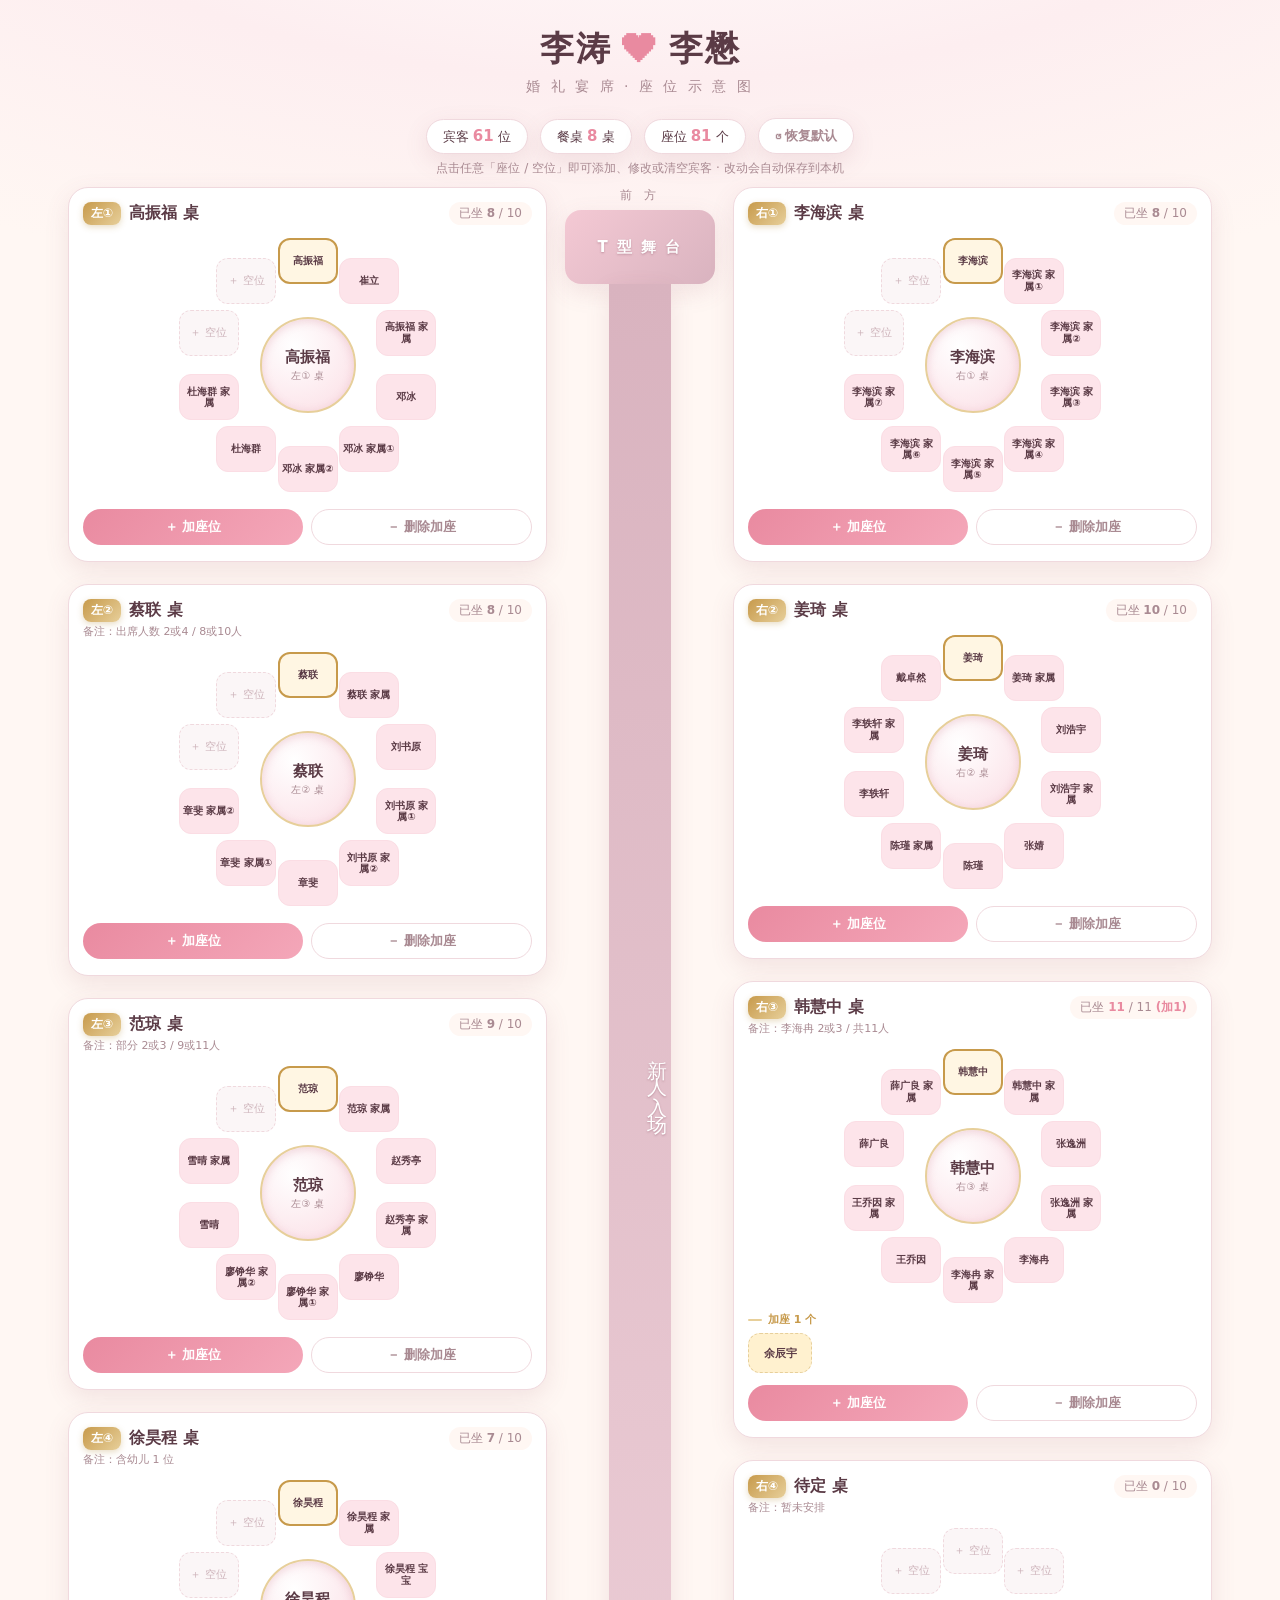
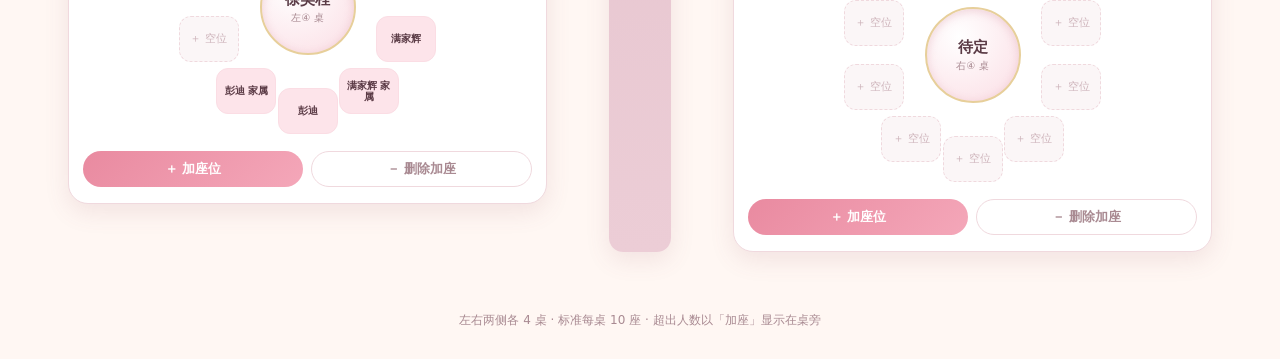
==== 婚礼座位图.html @ 96f9b897 "feat: 新增婚礼座位互动示意图（单文件网页） Co-authored-by: peterli0913 <peterli0913@users.noreply.github.com>" ====
<!DOCTYPE html>
<html lang="zh-CN">
<head>
<meta charset="UTF-8" />
<meta name="viewport" content="width=device-width, initial-scale=1.0" />
<title>李涛 ❤️ 李懋 · 婚礼座位图</title>
<style>
  :root{
    --bg1:#fff7f3; --bg2:#fdeef0; --ink:#5b3b46; --muted:#a98a92;
    --gold:#c79a4b; --gold-soft:#e7cf9a; --rose:#e98aa0; --rose-soft:#fbdde4;
    --card:#ffffff; --line:#f0d9de; --stage:#d9b3bf; --seat:#fbeef1;
    --empty:#fbf6f7; --occ:#fde4ea; --shadow:0 8px 24px rgba(150,80,100,.12);
  }
  *{box-sizing:border-box;}
  html,body{margin:0;padding:0;}
  body{
    font-family:"PingFang SC","Microsoft YaHei","Hiragino Sans GB",system-ui,sans-serif;
    color:var(--ink);
    background:
      radial-gradient(1200px 500px at 50% -10%, #ffffff 0%, var(--bg2) 55%, var(--bg1) 100%);
    min-height:100vh;
  }
  header.top{
    text-align:center; padding:26px 16px 8px;
  }
  header.top .names{
    font-family:"STKaiti","KaiTi","Songti SC",serif;
    font-size:34px; font-weight:700; letter-spacing:2px;
    color:var(--ink);
  }
  header.top .names .heart{color:var(--rose);}
  header.top .sub{ color:var(--muted); margin-top:6px; font-size:14px; letter-spacing:3px;}
  .toolbar{
    display:flex; justify-content:center; align-items:center; gap:12px;
    flex-wrap:wrap; margin:14px 0 6px;
  }
  .stat{
    background:#fff; border:1px solid var(--line); border-radius:999px;
    padding:7px 16px; font-size:13px; color:var(--ink); box-shadow:var(--shadow);
  }
  .stat b{color:var(--rose); font-size:15px;}
  .btn{
    border:none; cursor:pointer; border-radius:999px; padding:8px 16px;
    font-size:13px; font-weight:600; transition:.15s; box-shadow:var(--shadow);
  }
  .btn.ghost{background:#fff;color:var(--muted);border:1px solid var(--line);}
  .btn.ghost:hover{color:var(--rose);border-color:var(--rose-soft);}
  .hint{ text-align:center; color:var(--muted); font-size:12px; margin:2px 0 10px;}

  .hall{
    display:grid;
    grid-template-columns:1fr 150px 1fr;
    gap:18px; max-width:1180px; margin:8px auto 60px; padding:0 18px;
    align-items:start;
  }
  .col{display:flex; flex-direction:column; gap:22px;}

  /* ===== T 型舞台 ===== */
  .stage{
    position:sticky; top:14px;
    display:flex; flex-direction:column; align-items:center;
    align-self:stretch;
  }
  .stage-front{
    color:var(--muted); font-size:12px; letter-spacing:4px; margin-bottom:6px;
  }
  .stage-top{
    width:100%; height:74px; border-radius:16px;
    background:linear-gradient(135deg,#f4c9d4,#d9b3bf);
    box-shadow:var(--shadow);
    display:flex; align-items:center; justify-content:center;
    color:#fff; font-weight:700; letter-spacing:2px; font-size:15px;
    text-shadow:0 1px 2px rgba(120,60,80,.35);
  }
  .stage-stem{
    width:62px; flex:1 1 auto; min-height:340px;
    margin-top:0;
    background:linear-gradient(180deg,#d9b3bf,#eccdd6);
    border-radius:0 0 14px 14px;
    box-shadow:var(--shadow);
    display:flex; align-items:flex-start; justify-content:center;
    padding-top:14px;
    color:#fff; font-size:20px; writing-mode:vertical-rl; letter-spacing:6px;
    text-shadow:0 1px 2px rgba(120,60,80,.35);
  }

  /* ===== 桌卡片 ===== */
  .card{
    background:var(--card); border:1px solid var(--line); border-radius:20px;
    box-shadow:var(--shadow); padding:14px 14px 16px; position:relative;
  }
  .card-head{display:flex; align-items:center; gap:8px; margin-bottom:2px;}
  .badge{
    background:linear-gradient(135deg,var(--gold),var(--gold-soft));
    color:#fff; font-weight:700; font-size:12px; border-radius:8px;
    padding:3px 8px; flex:none; box-shadow:0 2px 6px rgba(180,140,60,.3);
  }
  .host{font-weight:700; font-size:16px;}
  .count{
    margin-left:auto; font-size:12px; color:var(--muted);
    background:var(--bg1); border-radius:999px; padding:3px 10px; white-space:nowrap;
  }
  .count.over b{color:var(--rose);}
  .note{font-size:11px; color:var(--muted); margin:2px 0 0;}

  .table-area{
    position:relative; width:264px; height:264px; margin:8px auto 4px;
  }
  .table-center{
    position:absolute; left:50%; top:50%; transform:translate(-50%,-50%);
    width:96px; height:96px; border-radius:50%;
    background:radial-gradient(circle at 35% 30%, #fff, var(--rose-soft));
    border:2px solid var(--gold-soft);
    display:flex; flex-direction:column; align-items:center; justify-content:center;
    color:var(--ink); box-shadow:inset 0 2px 8px rgba(200,120,140,.25);
  }
  .table-center .tc-host{font-weight:700; font-size:15px;}
  .table-center .tc-label{font-size:10px; color:var(--muted); margin-top:2px;}

  .seat{
    position:absolute; width:60px; height:46px; border-radius:12px;
    border:1.5px solid var(--line); background:var(--seat);
    font-size:10px; line-height:1.15; color:var(--ink);
    display:flex; align-items:center; justify-content:center; text-align:center;
    cursor:pointer; padding:2px 3px; overflow:hidden; transition:.12s;
  }
  .seat:hover{transform:translateY(-2px); box-shadow:0 6px 14px rgba(200,120,140,.28); border-color:var(--rose);}
  .seat.occ{background:var(--occ); border-color:var(--rose-soft); font-weight:600;}
  .seat.empty{background:var(--empty); border-style:dashed; color:#cdb3ba;}
  .seat.empty::before{content:"＋ 空位"; font-size:11px;}
  .seat.host{border:2px solid var(--gold); background:#fff6e3;}
  .seat .txt{display:-webkit-box;-webkit-line-clamp:2;-webkit-box-orient:vertical;overflow:hidden;}

  .added-wrap{margin-top:4px;}
  .added-title{font-size:11px; color:var(--gold); font-weight:700; margin:4px 0 6px; display:flex; align-items:center; gap:6px;}
  .added-title::before{content:""; width:14px; height:2px; background:var(--gold-soft); border-radius:2px;}
  .added-list{display:flex; flex-wrap:wrap; gap:8px;}
  .added-seat{
    border:1.5px dashed var(--gold-soft); background:#fffaf0; border-radius:12px;
    min-width:64px; min-height:40px; padding:4px 8px; font-size:11px; cursor:pointer;
    display:flex; align-items:center; justify-content:center; text-align:center; color:var(--ink);
    transition:.12s;
  }
  .added-seat:hover{transform:translateY(-2px); box-shadow:0 6px 14px rgba(200,160,80,.3);}
  .added-seat.occ{background:#fff1cf; font-weight:600;}
  .added-seat.empty{color:#cbb98e;}

  .actions{display:flex; gap:8px; margin-top:12px;}
  .actions .btn{flex:1; box-shadow:none;}
  .btn.add{background:linear-gradient(135deg,var(--rose),#f4a7b9); color:#fff;}
  .btn.add:hover{filter:brightness(1.05);}
  .btn.del{background:#fff; color:var(--muted); border:1px solid var(--line);}
  .btn.del:hover{color:var(--rose); border-color:var(--rose-soft);}

  /* ===== 弹窗 ===== */
  .overlay{
    position:fixed; inset:0; background:rgba(90,50,60,.35);
    display:none; align-items:center; justify-content:center; z-index:50; padding:16px;
    backdrop-filter:blur(2px);
  }
  .overlay.show{display:flex;}
  .modal{
    background:#fff; border-radius:20px; width:340px; max-width:100%;
    padding:22px; box-shadow:0 20px 50px rgba(120,60,80,.3); animation:pop .15s ease;
  }
  @keyframes pop{from{transform:scale(.94);opacity:0;}to{transform:scale(1);opacity:1;}}
  .modal h3{margin:0 0 4px; font-size:18px;}
  .modal .msub{color:var(--muted); font-size:12px; margin-bottom:14px;}
  .modal input{
    width:100%; padding:11px 12px; border:1.5px solid var(--line); border-radius:12px;
    font-size:15px; color:var(--ink); outline:none;
  }
  .modal input:focus{border-color:var(--rose);}
  .modal-btns{display:flex; gap:8px; margin-top:16px;}
  .modal-btns .btn{flex:1; box-shadow:none;}
  .btn.primary{background:linear-gradient(135deg,var(--rose),#f4a7b9); color:#fff;}
  .btn.warn{background:#fff; color:var(--muted); border:1px solid var(--line);}

  footer{text-align:center; color:var(--muted); font-size:12px; padding:0 16px 30px;}

  @media (max-width:820px){
    .hall{grid-template-columns:1fr; }
    .stage{order:-1; position:relative; top:0;}
    .stage-stem{display:none;}
    .stage-top{height:60px;}
    .table-area{width:264px;}
  }
</style>
</head>
<body>
  <header class="top">
    <div class="names">李涛 <span class="heart">❤</span> 李懋</div>
    <div class="sub">婚 礼 宴 席 · 座 位 示 意 图</div>
  </header>

  <div class="toolbar">
    <div class="stat">宾客 <b id="statGuests">0</b> 位</div>
    <div class="stat">餐桌 <b id="statTables">0</b> 桌</div>
    <div class="stat">座位 <b id="statSeats">0</b> 个</div>
    <button class="btn ghost" id="resetBtn">↺ 恢复默认</button>
  </div>
  <div class="hint">点击任意「座位 / 空位」即可添加、修改或清空宾客 · 改动会自动保存到本机</div>

  <div class="hall">
    <div class="col" id="colLeft"></div>
    <div class="stage">
      <div class="stage-front">前 方</div>
      <div class="stage-top">T 型 舞 台</div>
      <div class="stage-stem">新 人 入 场</div>
    </div>
    <div class="col" id="colRight"></div>
  </div>

  <footer>左右两侧各 4 桌 · 标准每桌 10 座 · 超出人数以「加座」显示在桌旁</footer>

  <div class="overlay" id="overlay">
    <div class="modal">
      <h3>编辑座位</h3>
      <div class="msub" id="modalSub"></div>
      <input id="seatInput" placeholder="请输入宾客姓名（留空表示空位）" />
      <div class="modal-btns">
        <button class="btn warn" id="mClear">清空座位</button>
        <button class="btn warn" id="mCancel">取消</button>
        <button class="btn primary" id="mSave">保存</button>
      </div>
    </div>
  </div>

<script>
const DEFAULT_TABLES = [
  {"host":"高振福","side":"left","order":1,"note":"","seats":["高振福","崔立","高振福 家属","邓冰","邓冰 家属①","邓冰 家属②","杜海群","杜海群 家属","",""]},
  {"host":"蔡联","side":"left","order":2,"note":"出席人数 2或4 / 8或10人","seats":["蔡联","蔡联 家属","刘书原","刘书原 家属①","刘书原 家属②","章斐","章斐 家属①","章斐 家属②","",""]},
  {"host":"范琼","side":"left","order":3,"note":"部分 2或3 / 9或11人","seats":["范琼","范琼 家属","赵秀亭","赵秀亭 家属","廖铮华","廖铮华 家属①","廖铮华 家属②","雪晴","雪晴 家属",""]},
  {"host":"徐昊程","side":"left","order":4,"note":"含幼儿 1 位","seats":["徐昊程","徐昊程 家属","徐昊程 宝宝","满家辉","满家辉 家属","彭迪","彭迪 家属","","",""]},
  {"host":"李海滨","side":"right","order":1,"note":"","seats":["李海滨","李海滨 家属①","李海滨 家属②","李海滨 家属③","李海滨 家属④","李海滨 家属⑤","李海滨 家属⑥","李海滨 家属⑦","",""]},
  {"host":"姜琦","side":"right","order":2,"note":"","seats":["姜琦","姜琦 家属","刘浩宇","刘浩宇 家属","张婧","陈瑾","陈瑾 家属","李轶轩","李轶轩 家属","戴卓然"]},
  {"host":"韩慧中","side":"right","order":3,"note":"李海冉 2或3 / 共11人","seats":["韩慧中","韩慧中 家属","张逸洲","张逸洲 家属","李海冉","李海冉 家属","王乔因","王乔因 家属","薛广良","薛广良 家属","余辰宇"]},
  {"host":"待定","side":"right","order":4,"note":"暂未安排","seats":["","","","","","","","","",""]}
];

const STORE_KEY = "wedding_seating_litao_limao_v1";
const CIRC = "①②③④⑤⑥⑦⑧⑨⑩⑪⑫⑬⑭⑮";
const BASE = 10;            // 标准座位数
const SIZE = 264, R = 104, SW = 60, SH = 46;

let tables = load();
let editing = null;         // {t, s}

function load(){
  try{
    const raw = localStorage.getItem(STORE_KEY);
    if(raw){ const d = JSON.parse(raw); if(Array.isArray(d) && d.length) return d; }
  }catch(e){}
  return JSON.parse(JSON.stringify(DEFAULT_TABLES));
}
function save(){
  try{ localStorage.setItem(STORE_KEY, JSON.stringify(tables)); }catch(e){}
}

function tableLabel(t){
  const sideTxt = t.side === "left" ? "左" : "右";
  return sideTxt + CIRC[t.order-1];
}

function render(){
  const left = document.getElementById("colLeft");
  const right = document.getElementById("colRight");
  left.innerHTML = ""; right.innerHTML = "";

  // 按 order 排序后渲染
  const sorted = [...tables].sort((a,b)=>a.order-b.order);
  sorted.forEach(t=>{
    const idx = tables.indexOf(t);
    const card = buildCard(t, idx);
    (t.side === "left" ? left : right).appendChild(card);
  });

  // 统计
  let guests = 0, seats = 0;
  tables.forEach(t=>{ seats += t.seats.length; guests += t.seats.filter(s=>s.trim()).length; });
  document.getElementById("statGuests").textContent = guests;
  document.getElementById("statTables").textContent = tables.length;
  document.getElementById("statSeats").textContent = seats;
}

function buildCard(t, idx){
  const occ = t.seats.filter(s=>s.trim()).length;
  const total = t.seats.length;
  const over = total > BASE;

  const card = document.createElement("div");
  card.className = "card";

  const head = document.createElement("div");
  head.className = "card-head";
  head.innerHTML =
    `<span class="badge">${tableLabel(t)}</span>` +
    `<span class="host">${escapeHtml(t.host)} 桌</span>` +
    `<span class="count ${over?'over':''}">已坐 <b>${occ}</b> / ${total}${over?` <b>(加${total-BASE})</b>`:''}</span>`;
  card.appendChild(head);

  if(t.note){
    const note = document.createElement("div");
    note.className = "note";
    note.textContent = "备注：" + t.note;
    card.appendChild(note);
  }

  // 圆桌 + 10 个基础座位
  const area = document.createElement("div");
  area.className = "table-area";
  area.style.width = SIZE+"px"; area.style.height = SIZE+"px";

  const center = document.createElement("div");
  center.className = "table-center";
  center.innerHTML = `<div class="tc-host">${escapeHtml(t.host)}</div><div class="tc-label">${tableLabel(t)} 桌</div>`;
  area.appendChild(center);

  for(let i=0;i<BASE;i++){
    const ang = (-90 + i*(360/BASE)) * Math.PI/180;
    const cx = SIZE/2, cy = SIZE/2;
    const x = cx + R*Math.cos(ang) - SW/2;
    const y = cy + R*Math.sin(ang) - SH/2;
    const seat = makeSeat(t, idx, i);
    seat.style.left = x+"px"; seat.style.top = y+"px";
    area.appendChild(seat);
  }
  card.appendChild(area);

  // 加座区域
  if(total > BASE){
    const wrap = document.createElement("div");
    wrap.className = "added-wrap";
    const title = document.createElement("div");
    title.className = "added-title";
    title.textContent = `加座 ${total-BASE} 个`;
    wrap.appendChild(title);
    const list = document.createElement("div");
    list.className = "added-list";
    for(let i=BASE;i<total;i++){
      list.appendChild(makeAddedSeat(t, idx, i));
    }
    wrap.appendChild(list);
    card.appendChild(wrap);
  }

  // 操作按钮
  const actions = document.createElement("div");
  actions.className = "actions";
  const addBtn = document.createElement("button");
  addBtn.className = "btn add";
  addBtn.textContent = "＋ 加座位";
  addBtn.onclick = ()=>{ t.seats.push(""); save(); render(); };
  const delBtn = document.createElement("button");
  delBtn.className = "btn del";
  delBtn.textContent = "－ 删除加座";
  delBtn.onclick = ()=>removeAddedSeat(idx);
  actions.appendChild(addBtn);
  actions.appendChild(delBtn);
  card.appendChild(actions);

  return card;
}

function makeSeat(t, idx, i){
  const name = t.seats[i] || "";
  const seat = document.createElement("div");
  const isHost = name && name === t.host;
  seat.className = "seat " + (name ? "occ" : "empty") + (isHost ? " host" : "");
  if(name){ seat.innerHTML = `<span class="txt">${escapeHtml(name)}</span>`; seat.title = name; }
  seat.onclick = ()=>openEditor(idx, i);
  return seat;
}

function makeAddedSeat(t, idx, i){
  const name = t.seats[i] || "";
  const el = document.createElement("div");
  el.className = "added-seat " + (name ? "occ" : "empty");
  el.innerHTML = name ? `<span class="txt">${escapeHtml(name)}</span>` : "＋ 空加座";
  if(name) el.title = name;
  el.onclick = ()=>openEditor(idx, i);
  return el;
}

function removeAddedSeat(idx){
  const t = tables[idx];
  if(t.seats.length <= BASE){
    alert("标准 10 座不能删除，只能删除多出的「加座」。");
    return;
  }
  const last = t.seats[t.seats.length-1];
  if(last && last.trim()){
    if(!confirm(`最后一个加座有宾客「${last}」，确定删除吗？`)) return;
  }
  t.seats.pop();
  save(); render();
}

// ===== 弹窗编辑 =====
const overlay = document.getElementById("overlay");
const seatInput = document.getElementById("seatInput");
const modalSub = document.getElementById("modalSub");

function openEditor(t, s){
  editing = {t, s};
  const tbl = tables[t];
  const isAdded = s >= BASE;
  const seatNo = isAdded ? `加座 ${s-BASE+1}` : `座位 ${s+1}`;
  modalSub.textContent = `${tableLabel(tbl)} · ${tbl.host} 桌 · ${seatNo}`;
  seatInput.value = tbl.seats[s] || "";
  overlay.classList.add("show");
  setTimeout(()=>{ seatInput.focus(); seatInput.select(); }, 30);
}
function closeEditor(){ overlay.classList.remove("show"); editing = null; }
function saveEditor(){
  if(!editing) return;
  tables[editing.t].seats[editing.s] = seatInput.value.trim();
  save(); render(); closeEditor();
}
document.getElementById("mSave").onclick = saveEditor;
document.getElementById("mCancel").onclick = closeEditor;
document.getElementById("mClear").onclick = ()=>{ seatInput.value=""; saveEditor(); };
seatInput.addEventListener("keydown", e=>{ if(e.key==="Enter") saveEditor(); if(e.key==="Escape") closeEditor(); });
overlay.addEventListener("click", e=>{ if(e.target===overlay) closeEditor(); });

document.getElementById("resetBtn").onclick = ()=>{
  if(confirm("确定恢复到 Excel 原始座位安排吗？当前所有修改将丢失。")){
    tables = JSON.parse(JSON.stringify(DEFAULT_TABLES));
    save(); render();
  }
};

function escapeHtml(s){
  return String(s).replace(/[&<>"']/g, c=>({"&":"&amp;","<":"&lt;",">":"&gt;","\"":"&quot;","'":"&#39;"}[c]));
}

render();
</script>
</body>
</html>
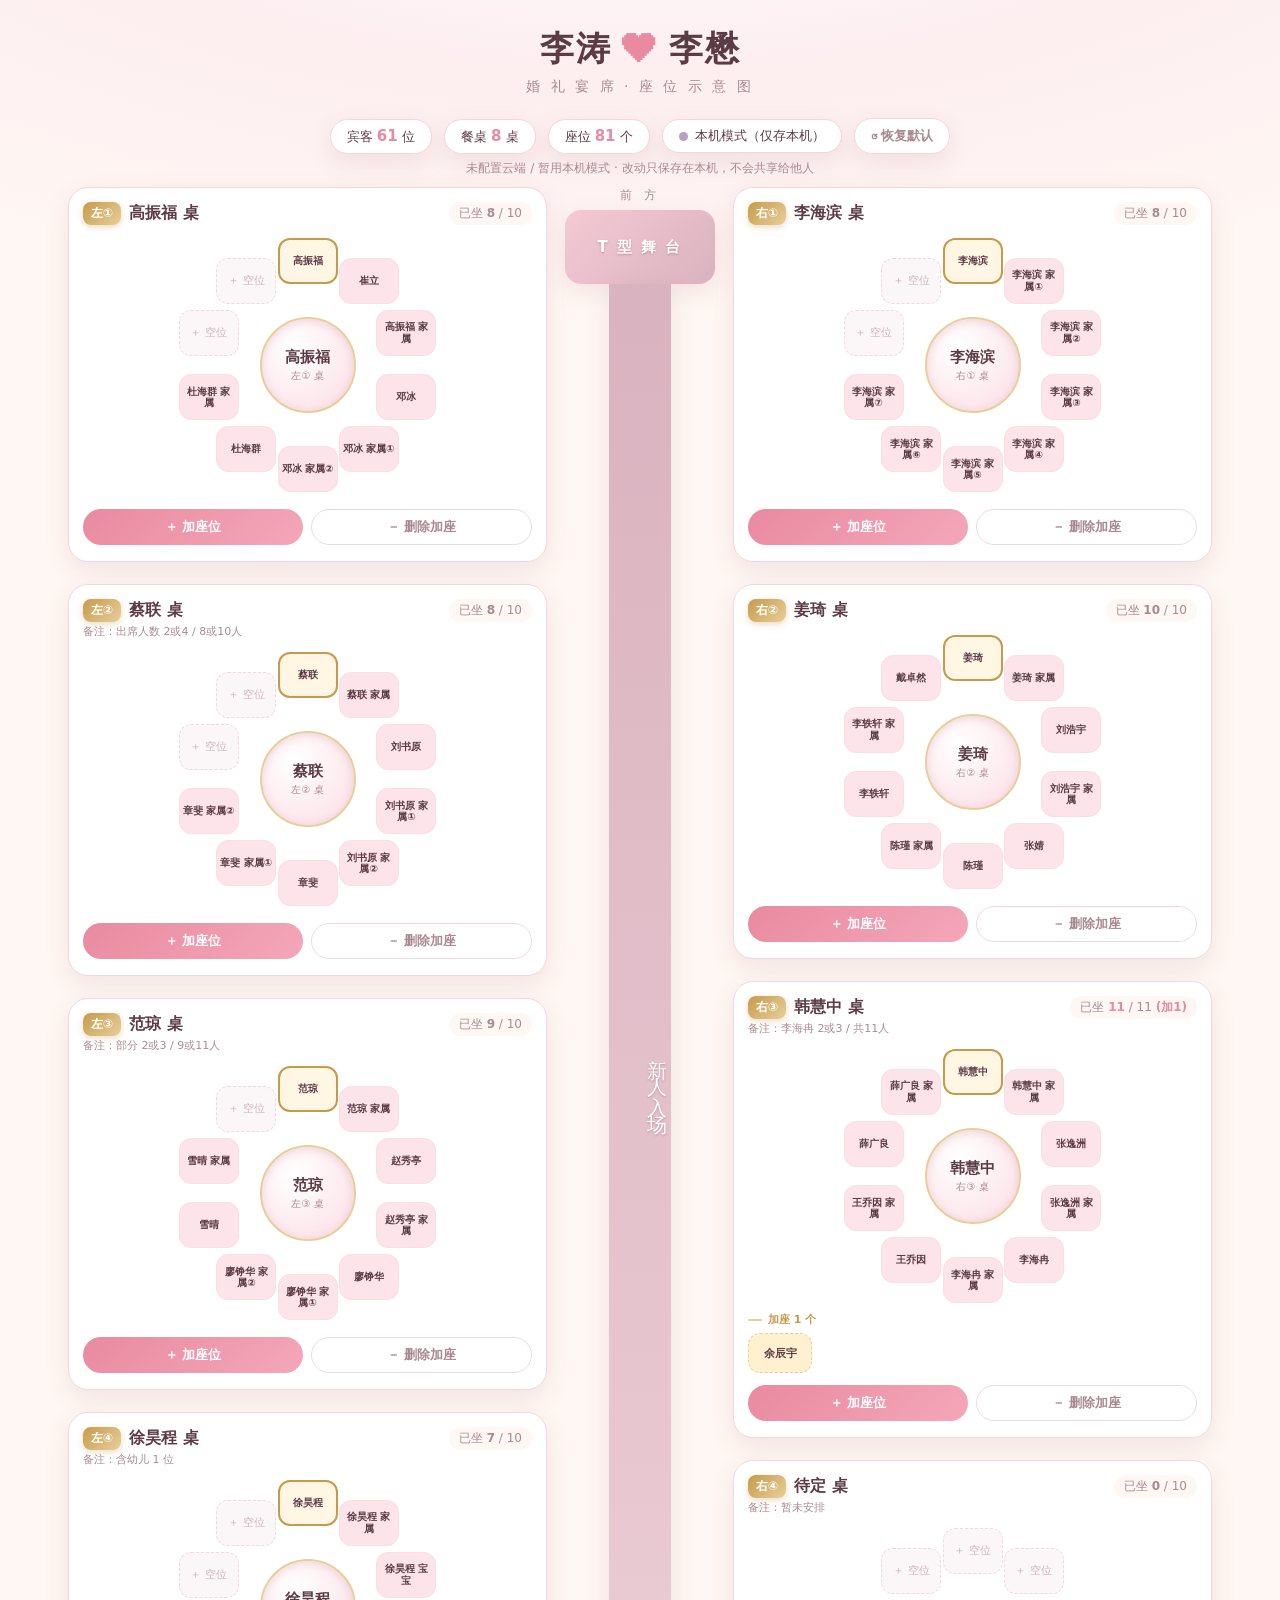
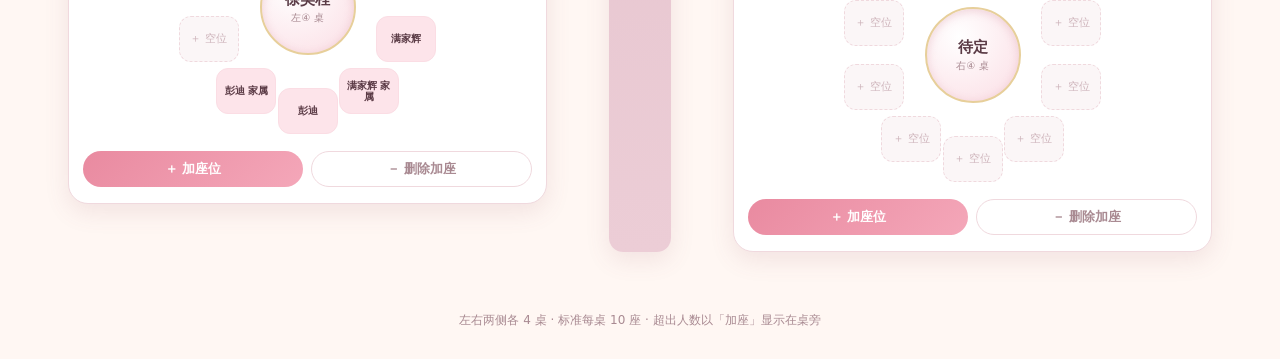
==== commit 4ab61032: "feat: 座位图支持 Firebase 实时多人共享编辑（含本机模式回退） Co-authored-by: peterli0913 <peterli0913@users.noreply.github" ====
--- a/婚礼座位图.html
+++ b/婚礼座位图.html
@@ -39,6 +39,13 @@
     padding:7px 16px; font-size:13px; color:var(--ink); box-shadow:var(--shadow);
   }
   .stat b{color:var(--rose); font-size:15px;}
+  .stat.status{display:inline-flex; align-items:center; gap:7px;}
+  .stat.status .dot{width:9px; height:9px; border-radius:50%; background:#c8b0b6; flex:none;}
+  .stat.status.ok .dot{background:#4caf72; box-shadow:0 0 0 3px rgba(76,175,114,.18);}
+  .stat.status.connecting .dot{background:#e0a94b; animation:blink 1s infinite;}
+  .stat.status.local .dot{background:#b9a0c8;}
+  .stat.status.err .dot{background:#e06363;}
+  @keyframes blink{50%{opacity:.3;}}
   .btn{
     border:none; cursor:pointer; border-radius:999px; padding:8px 16px;
     font-size:13px; font-weight:600; transition:.15s; box-shadow:var(--shadow);
@@ -197,9 +204,10 @@
     <div class="stat">宾客 <b id="statGuests">0</b> 位</div>
     <div class="stat">餐桌 <b id="statTables">0</b> 桌</div>
     <div class="stat">座位 <b id="statSeats">0</b> 个</div>
+    <div class="stat status" id="statusPill"><span class="dot"></span><span id="statusText">连接中…</span></div>
     <button class="btn ghost" id="resetBtn">↺ 恢复默认</button>
   </div>
-  <div class="hint">点击任意「座位 / 空位」即可添加、修改或清空宾客 · 改动会自动保存到本机</div>
+  <div class="hint" id="hint">点击任意「座位 / 空位」即可添加、修改或清空宾客 · 改动会实时同步给所有人</div>
 
   <div class="hall">
     <div class="col" id="colLeft"></div>
@@ -226,7 +234,29 @@
     </div>
   </div>
 
-<script>
+<script type="module">
+// Firebase SDK 仅在「已配置云端」时按需动态加载（CDN），
+// 未配置 / 离线时仍可正常使用本机模式，不依赖网络。
+const FB_VER = "11.6.1";
+
+/* ============================================================
+   ① 在下面填入你的 Firebase 网页配置（Firebase 控制台 → 项目设置
+      → 你的应用 → SDK 配置里复制 firebaseConfig 的各字段）。
+      填好后即变为「多人实时共享」模式；不填则保持「本机模式」。
+   ============================================================ */
+const firebaseConfig = {
+  apiKey: "在此粘贴你的 apiKey",
+  authDomain: "在此粘贴.firebaseapp.com",
+  projectId: "在此粘贴你的 projectId",
+  storageBucket: "在此粘贴.appspot.com",
+  messagingSenderId: "在此粘贴你的 messagingSenderId",
+  appId: "在此粘贴你的 appId"
+};
+// 共享数据存放位置（集合名 / 文档名，可不改）
+const COLLECTION = "weddingSeating";
+const DOC_ID = "main";
+/* ============================================================ */
+
 const DEFAULT_TABLES = [
   {"host":"高振福","side":"left","order":1,"note":"","seats":["高振福","崔立","高振福 家属","邓冰","邓冰 家属①","邓冰 家属②","杜海群","杜海群 家属","",""]},
   {"host":"蔡联","side":"left","order":2,"note":"出席人数 2或4 / 8或10人","seats":["蔡联","蔡联 家属","刘书原","刘书原 家属①","刘书原 家属②","章斐","章斐 家属①","章斐 家属②","",""]},
@@ -243,18 +273,86 @@
 const BASE = 10;            // 标准座位数
 const SIZE = 264, R = 104, SW = 60, SH = 46;
 
-let tables = load();
+let tables = [];
 let editing = null;         // {t, s}
 
-function load(){
+// ===== 数据层：云端实时同步 + 本机回退 =====
+let docRef = null;          // Firestore 文档引用
+let cloudReady = false;     // 是否处于云端实时模式
+let fbApi = null;           // 动态加载的 Firestore 写入方法
+
+const cloudEnabled =
+  firebaseConfig.apiKey && !firebaseConfig.apiKey.includes("在此粘贴");
+
+function setStatus(text, cls){
+  const pill = document.getElementById("statusPill");
+  pill.className = "stat status " + (cls || "");
+  document.getElementById("statusText").textContent = text;
+}
+
+function localLoad(){
   try{
     const raw = localStorage.getItem(STORE_KEY);
     if(raw){ const d = JSON.parse(raw); if(Array.isArray(d) && d.length) return d; }
   }catch(e){}
   return JSON.parse(JSON.stringify(DEFAULT_TABLES));
 }
-function save(){
-  try{ localStorage.setItem(STORE_KEY, JSON.stringify(tables)); }catch(e){}
+
+// 持久化当前 tables：云端模式写 Firestore，否则写本机
+function persist(){
+  if(cloudReady && docRef && fbApi){
+    fbApi.setDoc(docRef, { tables, updatedAt: fbApi.serverTimestamp() })
+      .catch(err=>{ console.error(err); setStatus("保存失败，请检查网络/规则", "err"); });
+  } else {
+    try{ localStorage.setItem(STORE_KEY, JSON.stringify(tables)); }catch(e){}
+  }
+}
+
+function startLocalMode(reason){
+  cloudReady = false;
+  tables = localLoad();
+  render();
+  setStatus(reason || "本机模式（仅存本机）", "local");
+  document.getElementById("hint").textContent =
+    "未配置云端 / 暂用本机模式 · 改动只保存在本机，不会共享给他人";
+}
+
+async function startCloudMode(){
+  setStatus("连接中…", "connecting");
+  try{
+    const { initializeApp } =
+      await import(`https://www.gstatic.com/firebasejs/${FB_VER}/firebase-app.js`);
+    const { getFirestore, doc, onSnapshot, setDoc, serverTimestamp } =
+      await import(`https://www.gstatic.com/firebasejs/${FB_VER}/firebase-firestore.js`);
+    fbApi = { setDoc, serverTimestamp };
+    const app = initializeApp(firebaseConfig);
+    const db = getFirestore(app);
+    docRef = doc(db, COLLECTION, DOC_ID);
+    onSnapshot(docRef, snap=>{
+      if(!snap.exists()){
+        // 首次使用：用默认数据初始化共享文档
+        setDoc(docRef, { tables: DEFAULT_TABLES, updatedAt: serverTimestamp() })
+          .catch(err=>{ console.error(err); setStatus("初始化失败，请检查规则", "err"); });
+        return;
+      }
+      const data = snap.data();
+      if(Array.isArray(data.tables)){
+        tables = data.tables;
+        cloudReady = true;
+        render();
+        const offline = snap.metadata.fromCache;
+        setStatus(offline ? "☁ 离线缓存中…" : "☁ 已连接 · 实时同步", offline ? "connecting" : "ok");
+        document.getElementById("hint").textContent =
+          "点击任意「座位 / 空位」即可编辑 · 改动会实时同步给所有打开此页的人";
+      }
+    }, err=>{
+      console.error(err);
+      startLocalMode("云端连接失败，已转本机模式");
+    });
+  }catch(err){
+    console.error(err);
+    startLocalMode("云端初始化失败，已转本机模式");
+  }
 }
 
 function tableLabel(t){
@@ -350,7 +448,7 @@
   const addBtn = document.createElement("button");
   addBtn.className = "btn add";
   addBtn.textContent = "＋ 加座位";
-  addBtn.onclick = ()=>{ t.seats.push(""); save(); render(); };
+  addBtn.onclick = ()=>{ t.seats.push(""); persist(); render(); };
   const delBtn = document.createElement("button");
   delBtn.className = "btn del";
   delBtn.textContent = "－ 删除加座";
@@ -393,7 +491,7 @@
     if(!confirm(`最后一个加座有宾客「${last}」，确定删除吗？`)) return;
   }
   t.seats.pop();
-  save(); render();
+  persist(); render();
 }
 
 // ===== 弹窗编辑 =====
@@ -415,7 +513,7 @@
 function saveEditor(){
   if(!editing) return;
   tables[editing.t].seats[editing.s] = seatInput.value.trim();
-  save(); render(); closeEditor();
+  persist(); render(); closeEditor();
 }
 document.getElementById("mSave").onclick = saveEditor;
 document.getElementById("mCancel").onclick = closeEditor;
@@ -426,7 +524,7 @@
 document.getElementById("resetBtn").onclick = ()=>{
   if(confirm("确定恢复到 Excel 原始座位安排吗？当前所有修改将丢失。")){
     tables = JSON.parse(JSON.stringify(DEFAULT_TABLES));
-    save(); render();
+    persist(); render();
   }
 };
 
@@ -434,7 +532,12 @@
   return String(s).replace(/[&<>"']/g, c=>({"&":"&amp;","<":"&lt;",">":"&gt;","\"":"&quot;","'":"&#39;"}[c]));
 }
 
-render();
+// ===== 启动 =====
+if(cloudEnabled){
+  startCloudMode();
+} else {
+  startLocalMode();
+}
 </script>
 </body>
 </html>
